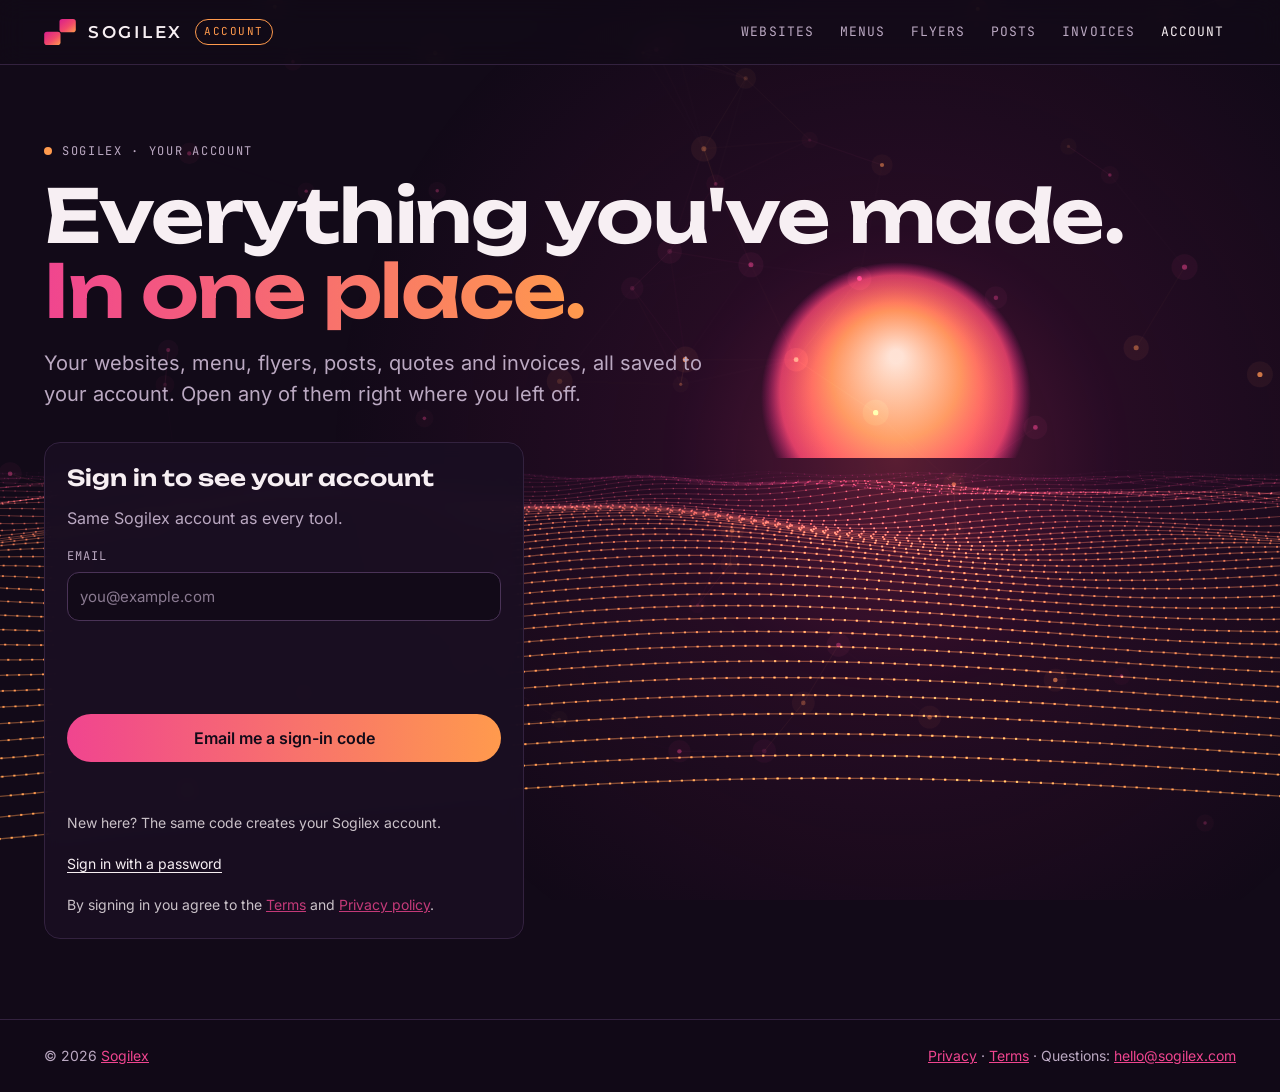
==== account/index.html @ 870540f2 "Your account page (/account/): everything saved to the account in one list with Open buttons, logo a" ====
<!doctype html>
<html lang="en">
<head>
<meta charset="utf-8">
<meta name="viewport" content="width=device-width, initial-scale=1">
<title>Your Sogilex account</title>
<meta name="description" content="Everything you have made with Sogilex in one place, and your account settings.">
<meta name="theme-color" content="#120A18">
<link rel="icon" href="../favicon.svg" type="image/svg+xml">
<link rel="preload" href="../assets/fonts/unbounded-latin-600-normal.woff2" as="font" type="font/woff2" crossorigin>
<link rel="stylesheet" href="../assets/build.css">
<link rel="stylesheet" href="../assets/menus.css">
<link rel="stylesheet" href="../assets/account.css">
</head>
<body>
<a class="skip" href="#main">Skip to content</a>
<svg width="0" height="0" style="position: absolute" aria-hidden="true" focusable="false">
  <defs>
    <linearGradient id="sunset" x1="0" y1="0" x2="1" y2="1"><stop offset="0" stop-color="#D91E8C"/><stop offset="0.55" stop-color="#F2496B"/><stop offset="1" stop-color="#FF9A4D"/></linearGradient>
    <symbol id="mark" viewBox="0 0 124 102"><rect x="0" y="50" width="64" height="52" rx="11" fill="url(#sunset)"/><rect x="60" y="0" width="64" height="52" rx="11" fill="url(#sunset)"/></symbol>
  </defs>
</svg>
<canvas id="scene" aria-hidden="true"></canvas>

<header class="top">
  <div class="wrap row">
    <a class="mark" href="https://sogilex.com/" aria-label="Sogilex home"><svg width="32" height="26" aria-hidden="true"><use href="#mark"/></svg><span class="wordmark">SOGILEX</span><span class="product">Account</span></a>
    <nav aria-label="Main">
      <a href="../">Websites</a>
      <a href="../menus/">Menus</a>
      <a href="../flyers/">Flyers</a>
      <a href="../posts/">Posts</a>
      <a href="../invoices/">Invoices</a>
      <a href="./" aria-current="page">Account</a>
      <button class="navbtn" type="button" id="pwbtn" hidden aria-haspopup="dialog">Password</button>
      <button class="navbtn" type="button" id="signout" hidden>Sign out</button>
    </nav>
  </div>
</header>

<main id="main">
  <section class="hero wrap acct-hero" aria-labelledby="hero-h">
    <p class="eyebrow"><span class="pulse" aria-hidden="true"></span>Sogilex · your account</p>
    <h1 id="hero-h">Everything you've made.<br><span class="lime">In one place.</span></h1>
    <p class="lede" data-horizon>Your websites, menu, flyers, posts, quotes and invoices, all saved to your account. Open any of them right where you left off.</p>
  </section>

  <section class="wrap acct" aria-label="Your account">
    <div id="signin" class="panel acct-signin stack" hidden>
      <h2 class="panel-h">Sign in to see your account</h2>
      <p class="muted">Same Sogilex account as every tool.</p>
      <div id="signin-mount"></div>
    </div>
    <div id="account" hidden>
      <p class="acct-load" id="acct-load" aria-live="polite">Loading what you've made…</p>
      <div id="acct-body"></div>
    </div>
  </section>
</main>

<dialog id="pwdialog" class="pwdialog" aria-labelledby="pw-h">
  <div class="stack">
    <h2 class="panel-h" id="pw-h">Your password</h2>
    <div id="pw-mount"></div>
    <form method="dialog"><button class="btn btn-secondary" type="submit">Close</button></form>
  </div>
</dialog>

<footer class="foot">
  <div class="wrap row">
    <span>© 2026 <a href="https://sogilex.com/">Sogilex</a></span>
    <span><a href="https://sogilex.com/privacy/">Privacy</a> · <a href="https://sogilex.com/terms/">Terms</a> · Questions: <a href="mailto:hello@sogilex.com">hello@sogilex.com</a></span>
  </div>
</footer>


<script src="../assets/vendor/supabase.js"></script>
<script src="../assets/sogilex-auth.js"></script>
<script src="../assets/brand.js" defer></script>
<script src="../assets/account.js" defer></script>
<script src="../assets/scene.js" defer></script>
</body>
</html>
---- assets/build.css ----
/* Sogilex Build. Same look as sogilex.com: night plum, sunset gradient. Fonts self-hosted (SIL OFL). */
@font-face { font-family: "Unbounded"; font-weight: 500; font-display: swap; src: url("fonts/unbounded-latin-500-normal.woff2") format("woff2"); }
@font-face { font-family: "Unbounded"; font-weight: 600; font-display: swap; src: url("fonts/unbounded-latin-600-normal.woff2") format("woff2"); }
@font-face { font-family: "Inter"; font-weight: 400; font-display: swap; src: url("fonts/inter-latin-400-normal.woff2") format("woff2"); }
@font-face { font-family: "Inter"; font-weight: 500; font-display: swap; src: url("fonts/inter-latin-500-normal.woff2") format("woff2"); }
@font-face { font-family: "Inter"; font-weight: 600; font-display: swap; src: url("fonts/inter-latin-600-normal.woff2") format("woff2"); }
@font-face { font-family: "JetBrains Mono"; font-weight: 400; font-display: swap; src: url("fonts/jetbrains-mono-latin-400-normal.woff2") format("woff2"); }
@font-face { font-family: "Montserrat"; font-weight: 600; font-display: swap; src: url("fonts/montserrat-latin-600-normal.woff2") format("woff2"); }

:root {
  --bg: #120A18;
  --panel: rgba(26, 15, 34, .92);
  --line: #33223F;
  --ctl: #4A3357;
  --text: #F7EFF3;
  --mute: #BBA9C2;
  --lime: #FF9A4D;
  --magenta: #F0458F;
  --sunset: linear-gradient(90deg, #F0458F, #FF9A4D);
  --on-lime: #120A18;
  --warn: #f2b84b;
  --display: 'Unbounded', system-ui, sans-serif;
  --body: 'Inter', system-ui, -apple-system, 'Segoe UI', sans-serif;
  --mono: 'JetBrains Mono', ui-monospace, monospace;
  color-scheme: dark;
}
*, *::before, *::after { box-sizing: border-box; }
[hidden] { display: none !important; }
html { scroll-behavior: smooth; }
body {
  margin: 0; color: var(--text); font: 400 16px/1.55 var(--body); overflow-x: hidden;
  background: var(--bg) radial-gradient(ellipse 70% 45% at 70% 60vh, rgba(242, 73, 107, .25), rgba(217, 30, 140, .07) 45%, transparent 70%) no-repeat;
}
:focus-visible { outline: 2px solid var(--lime); outline-offset: 3px; border-radius: 4px; }
a { color: var(--magenta); }
a:hover { color: var(--lime); }
.skip { position: absolute; left: 12px; top: -60px; z-index: 20; background: var(--text); color: var(--bg); padding: 12px 16px; border-radius: 8px; }
.skip:focus { top: 12px; }
.grain { position: fixed; inset: -50%; z-index: 0; pointer-events: none; opacity: .05;
  background-image: url("data:image/svg+xml,%3Csvg xmlns='http://www.w3.org/2000/svg' width='160' height='160'%3E%3Cfilter id='n'%3E%3CfeTurbulence type='fractalNoise' baseFrequency='.85' numOctaves='3' stitchTiles='stitch'/%3E%3C/filter%3E%3Crect width='100%25' height='100%25' filter='url(%23n)'/%3E%3C/svg%3E"); }
.scene-on body { background: var(--bg); }
#scene { position: fixed; inset: 0; width: 100%; height: 100%; z-index: 0; pointer-events: none; }
header, main, footer { position: relative; z-index: 1; }
.wrap { max-width: 1240px; margin: 0 auto; padding: 0 24px; }
.row { display: flex; flex-wrap: wrap; gap: 12px 24px; align-items: center; justify-content: space-between; }
.stack { display: flex; flex-direction: column; gap: 16px; }
.muted { color: var(--mute); margin: 0; }

/* header */
.top { position: sticky; top: 0; z-index: 10; backdrop-filter: blur(12px); -webkit-backdrop-filter: blur(12px); background: rgba(18, 10, 24, .7); border-bottom: 1px solid var(--line); }
.top .row { min-height: 64px; }
.mark { color: var(--text); text-decoration: none; min-height: 44px; display: inline-flex; align-items: center; gap: 12px; }
.mark:hover { color: var(--text); }
.mark .wordmark { font-family: 'Montserrat', var(--body); font-weight: 600; font-size: 17px; letter-spacing: .16em; }
.mark .product { font-family: var(--mono); font-size: 11px; letter-spacing: .14em; text-transform: uppercase; color: var(--lime); border: 1px solid var(--lime); padding: 3px 8px; border-radius: 999px; }
nav { display: flex; gap: 2px; align-items: center; }
nav a, .navbtn { font-family: var(--mono); font-size: 13px; letter-spacing: .08em; text-transform: uppercase; color: var(--mute); text-decoration: none; min-height: 44px; padding: 0 12px; display: inline-flex; align-items: center; border-radius: 8px; background: none; border: 0; cursor: pointer; }
nav a:hover, .navbtn:hover { color: var(--text); background: rgba(255, 255, 255, .05); }

/* hero */
.eyebrow { font-family: var(--mono); font-size: 12px; letter-spacing: .14em; text-transform: uppercase; color: var(--mute); margin: 0; display: inline-flex; align-items: center; gap: 10px; }
.pulse { width: 8px; height: 8px; border-radius: 50%; background: var(--lime); animation: pulse 2.4s ease-out infinite; }
@keyframes pulse { 0% { box-shadow: 0 0 0 0 rgba(240, 69, 143, .55); } 70% { box-shadow: 0 0 0 12px rgba(240, 69, 143, 0); } 100% { box-shadow: 0 0 0 0 rgba(240, 69, 143, 0); } }
.hero { padding: 72px 24px 48px; }
.hero h1 { font-family: var(--display); font-weight: 600; font-size: clamp(2.6rem, 6vw, 4.6rem); line-height: 1.02; letter-spacing: -.02em; margin: 16px 0 20px; }
.lime { background: var(--sunset); -webkit-background-clip: text; background-clip: text; color: transparent; }
.lede { font-size: clamp(17px, 1.8vw, 20px); color: var(--mute); max-width: 52ch; margin: 0; }

/* studio */
.studio { display: grid; grid-template-columns: minmax(0, 420px) minmax(0, 1fr); gap: 18px; align-items: start; padding-bottom: 24px; }
.panel { background: var(--panel); border: 1px solid var(--line); border-radius: 16px; backdrop-filter: blur(8px); -webkit-backdrop-filter: blur(8px); }
.brief { padding: 22px; position: sticky; top: 84px; }
.panel-h { font-family: var(--display); font-weight: 600; font-size: 22px; line-height: 1.15; margin: 0; }
.panel-row { display: flex; justify-content: space-between; align-items: baseline; gap: 12px; flex-wrap: wrap; }
.quota { font-family: var(--mono); font-size: 12px; letter-spacing: .06em; text-transform: uppercase; color: var(--lime); }
.quota.out { color: var(--warn); }
.field { display: flex; flex-direction: column; gap: 6px; border: 0; margin: 0; padding: 0; min-width: 0; }
.field label, .field legend { font-family: var(--mono); font-size: 12px; letter-spacing: .08em; text-transform: uppercase; color: var(--mute); padding: 0; }
.opt { text-transform: none; letter-spacing: 0; }
.hint { font-family: var(--mono); font-size: 11px; color: var(--mute); align-self: flex-end; }
.input { width: 100%; min-height: 44px; padding: 12px; border-radius: 12px; background: #120A18; color: var(--text); border: 1px solid var(--ctl); font: inherit; font-size: 15px; }
textarea.input { resize: vertical; line-height: 1.5; min-height: 140px; }
.input::placeholder { color: #8A7A91; }
.input:focus { outline: none; border-color: var(--magenta); box-shadow: 0 0 0 4px rgba(240, 69, 143, .2); }
.chips { display: flex; flex-wrap: wrap; gap: 8px; }
.chips label { position: relative; cursor: pointer; }
.chips input { position: absolute; opacity: 0; width: 1px; height: 1px; }
.chips span { display: inline-flex; align-items: center; min-height: 44px; padding: 0 14px; border-radius: 99px; border: 1px solid var(--ctl); color: var(--mute); font-family: var(--mono); font-size: 12px; letter-spacing: .06em; text-transform: uppercase; transition: all .15s; }
.chips input:checked + span { background: var(--sunset); border-color: transparent; color: var(--on-lime); }
.chips input:focus-visible + span { outline: 3px solid var(--lime); outline-offset: 2px; }
.accent-row { display: flex; flex-wrap: wrap; gap: 10px; align-items: center; }
#accent { width: 44px; height: 44px; border: 1px solid var(--ctl); border-radius: 10px; background: #120A18; padding: 4px; cursor: pointer; }
.swatches { display: flex; gap: 6px; }
.swatches button { width: 32px; height: 32px; border-radius: 50%; border: 2px solid #120A18; background: var(--c); box-shadow: 0 0 0 1px var(--ctl); cursor: pointer; position: relative; }
.swatches button::after { content: ""; position: absolute; inset: -6px; } /* 44px tap target */
.check-inline { display: inline-flex; align-items: center; gap: 8px; min-height: 44px; font-size: 14px; color: var(--mute); text-transform: none !important; letter-spacing: 0 !important; font-family: var(--body) !important; cursor: pointer; }
.check-inline input { width: 18px; height: 18px; accent-color: var(--lime); }

.btn { background: var(--sunset); color: var(--on-lime); font: 600 16px var(--body); border: 0; text-decoration: none; min-height: 48px; padding: 0 22px; border-radius: 999px; display: inline-flex; align-items: center; justify-content: center; gap: 8px; cursor: pointer; transition: transform .2s, box-shadow .2s, opacity .2s; }
.btn:hover:not(:disabled) { transform: translateY(-2px); box-shadow: 0 10px 30px rgba(240, 69, 143, .25); }
.btn:disabled { opacity: .45; cursor: not-allowed; }
.btn.big { min-height: 56px; font-size: 17px; }
.btn.working { background: repeating-linear-gradient(-45deg, #F0458F 0 14px, #FF9A4D 14px 28px); background-size: 40px 40px; animation: stripes 1s linear infinite; opacity: 1; }
@keyframes stripes { to { background-position: 40px 0; } }
.ghost { color: var(--text); background: rgba(255, 255, 255, .03); border: 1px solid var(--ctl); font: 500 15px var(--body); min-height: 48px; padding: 0 18px; border-radius: 999px; cursor: pointer; }
.ghost:hover:not(:disabled) { border-color: var(--mute); }
.ghost:disabled { opacity: .45; cursor: not-allowed; }
.status { margin: 0; font-size: 15px; min-height: 1.5em; color: var(--mute); }
.status.ok { color: var(--lime); }
.status.err { color: var(--warn); }

/* preview */
.preview { overflow: hidden; display: flex; flex-direction: column; }
.chrome { display: flex; align-items: center; gap: 12px; padding: 12px 16px; border-bottom: 1px solid var(--line); background: rgba(18, 10, 24, .7); }
.lights { display: flex; gap: 6px; }
.lights i { width: 10px; height: 10px; border-radius: 50%; background: #3a3e46; }
.lights i { background: #4A3357; }
.addr { flex: 1; min-width: 0; font-family: var(--mono); font-size: 12px; color: var(--mute); background: #120A18; border: 1px solid var(--line); border-radius: 8px; padding: 6px 10px; overflow: hidden; text-overflow: ellipsis; white-space: nowrap; }
.size { font-family: var(--mono); font-size: 12px; color: var(--lime); min-width: 6ch; text-align: right; }
.frame-wrap { position: relative; height: min(72vh, 760px); min-height: 420px; background: #fff; }
#frame { width: 100%; height: 100%; border: 0; display: block; background: #fff; }
.empty { position: absolute; inset: 0; display: grid; place-items: center; background: #120A18; color: var(--mute); text-align: center; padding: 24px; }
.empty p { position: relative; margin: 0; font-family: var(--mono); font-size: 13px; letter-spacing: .06em; text-transform: uppercase; }
.empty-grid { position: absolute; inset: 0; background:
  linear-gradient(rgba(240, 69, 143, .06) 1px, transparent 1px) 0 0 / 100% 36px,
  linear-gradient(90deg, rgba(240, 69, 143, .06) 1px, transparent 1px) 0 0 / 36px 100%; }
.preview.building .empty-grid { animation: scan 2.2s linear infinite; }
@keyframes scan { to { background-position: 0 36px, 36px 0; } }
.actions { display: flex; flex-wrap: wrap; gap: 10px; padding: 14px 16px; border-top: 1px solid var(--line); }

/* info sections */
.block { padding: 72px 24px 8px; }
.block h2 { font-family: var(--display); font-weight: 600; font-size: clamp(2rem, 4vw, 3.2rem); line-height: 1.08; margin: 0 0 28px; }
.steps { list-style: none; margin: 0; padding: 0; display: grid; grid-template-columns: repeat(3, minmax(0, 1fr)); gap: 16px; }
.steps li { background: var(--panel); border: 1px solid var(--line); border-radius: 16px; padding: 22px; }
.steps .n { font-family: var(--mono); font-size: 13px; color: var(--lime); }
.steps h3 { font-size: 19px; font-weight: 600; margin: 10px 0 6px; }
.steps p { margin: 0; color: var(--mute); }
.notes { margin: 0; padding: 0; list-style: none; display: grid; gap: 10px; max-width: 78ch; }
.notes li { padding: 14px 18px; border: 1px solid var(--line); border-radius: 12px; background: var(--panel); color: var(--mute); }
.notes b { color: var(--text); font-weight: 600; }
.notes code { font-family: var(--mono); font-size: 13px; color: var(--lime); }
.foot { border-top: 1px solid var(--line); margin-top: 80px; background: rgba(18, 10, 24, .92); }
.foot .row { min-height: 72px; font-size: 14px; color: var(--mute); }

@media (max-width: 900px) {
  .studio { grid-template-columns: minmax(0, 1fr); }
  .brief { position: static; }
  .steps { grid-template-columns: minmax(0, 1fr); }
  .frame-wrap { height: 70vh; }
}
@media (prefers-reduced-motion: reduce) {
  *, *::before, *::after { animation: none !important; transition: none !important; scroll-behavior: auto !important; }
}

/* password dialog */
.pwdialog { max-width: min(440px, calc(100vw - 32px)); width: 100%; padding: 24px; border-radius: 16px; background: var(--panel); color: var(--text); border: 1px solid var(--ctl); }
.pwdialog::backdrop { background: rgba(0, 0, 0, .6); }
.pwdialog form[method="dialog"] { margin: 0; }
.btn-secondary { background: transparent; color: var(--text); border: 1px solid var(--ctl); }
.btn-secondary:hover:not(:disabled) { box-shadow: none; border-color: var(--text); }

/* publishing */
.publish { border-top: 1px solid var(--line); padding: 16px; display: flex; flex-direction: column; gap: 10px; }
.pub-form { display: flex; flex-direction: column; gap: 6px; margin: 0; }
.pub-form label { font-family: var(--mono); font-size: 12px; letter-spacing: .08em; text-transform: uppercase; color: var(--mute); }
.pub-row { display: flex; flex-wrap: wrap; align-items: center; gap: 8px; }
.pub-row .input { flex: 1 1 180px; width: auto; }
.mail-form { margin-top: 10px; padding-top: 12px; border-top: 1px solid var(--line); }
.mail-form .hint-line.ok { color: var(--lime); }
.mail-form .hint-line.err { color: var(--warn); }
.pub-suffix { font-family: var(--mono); font-size: 14px; color: var(--mute); }
.hint-line { margin: 0; font-size: 13px; color: var(--mute); }
.linkish { background: none; border: 0; padding: 0; font: inherit; color: var(--magenta); text-decoration: underline; text-underline-offset: 3px; cursor: pointer; min-height: 32px; }
.linkish:hover { color: var(--lime); }
.msgdialog { max-width: min(640px, calc(100vw - 32px)); }
.msg-list { display: flex; flex-direction: column; gap: 10px; max-height: 60vh; overflow: auto; }
.msg { border: 1px solid var(--line); border-radius: 12px; padding: 12px 14px; background: rgba(18, 10, 24, .6); }
.msg time { display: block; font-family: var(--mono); font-size: 12px; color: var(--mute); margin-bottom: 6px; }
.msg dl { margin: 0; display: grid; grid-template-columns: auto 1fr; gap: 4px 12px; }
.msg dt { color: var(--mute); font-size: 14px; }
.msg dd { margin: 0; white-space: pre-wrap; overflow-wrap: anywhere; }

/* logo (brand kit) */
.logo-drop { display: flex; flex-direction: column; align-items: center; justify-content: center; gap: 4px; min-height: 104px; padding: 16px; border: 2px dashed var(--ctl); border-radius: 14px; background: rgba(18, 10, 24, .5); color: var(--mute); text-align: center; cursor: pointer; transition: border-color .15s, background .15s; }
.logo-drop strong { color: var(--text); font-weight: 600; font-size: 16px; }
.logo-drop span { font-size: 13px; }
.logo-drop:hover, .logo-drop.over { border-color: var(--lime); background: rgba(255, 154, 77, .08); }
.logo-drop:focus-visible { outline: 2px solid var(--lime); outline-offset: 3px; }
.logo-have { display: flex; gap: 14px; align-items: center; }
.logo-thumb { flex: 0 0 auto; width: 120px; height: 72px; border-radius: 10px; border: 1px solid var(--line); display: grid; place-items: center; padding: 8px; background: repeating-conic-gradient(#2a1f30 0 25%, #20172a 0 50%) 0 0 / 16px 16px; }
.logo-thumb img { max-width: 100%; max-height: 100%; object-fit: contain; }
.logo-meta { display: flex; flex-direction: column; gap: 4px; min-width: 0; }
.logo-name { font-size: 14px; overflow: hidden; text-overflow: ellipsis; white-space: nowrap; }
.logo-colors { display: inline-flex; align-items: center; gap: 6px; font-size: 13px; color: var(--mute); }
.logo-colors i { width: 16px; height: 16px; border-radius: 50%; border: 1px solid rgba(255, 255, 255, .25); display: inline-block; }
.logo-actions { display: inline-flex; gap: 14px; }
.logo-status:empty { display: none; }
.linkish { background: none; border: 0; padding: 0; font: inherit; color: var(--magenta); text-decoration: underline; text-underline-offset: 3px; cursor: pointer; min-height: 32px; }
.linkish:hover { color: var(--lime); }

.fake-label { font-family: var(--mono); font-size: 12px; letter-spacing: .08em; text-transform: uppercase; color: var(--mute); }
.swatches .logo-swatch { box-shadow: 0 0 0 1px var(--lime); }

/* Your sites: reopen any finished build */
.versions { display: flex; align-items: center; gap: 10px; padding: 10px 16px; border-bottom: 1px solid var(--line); background: rgba(18, 10, 24, .7); }
.versions label { font-family: var(--mono); font-size: 12px; letter-spacing: .06em; text-transform: uppercase; color: var(--mute); white-space: nowrap; }
.versions select { flex: 1; min-width: 0; min-height: 38px; border-radius: 8px; background: #120A18; color: var(--text); border: 1px solid var(--ctl); font: 14px var(--body); padding: 0 8px; text-overflow: ellipsis; }
.versions select:disabled { opacity: .6; }

/* Phones: four header links (signed in) must fit without sideways scrolling */
@media (max-width: 520px) {
  nav { flex-wrap: wrap; }
  nav a, .navbtn { padding: 0 8px; font-size: 12px; letter-spacing: .04em; }
}

/* Change your site: chat edits */
.sr-only { position: absolute; width: 1px; height: 1px; padding: 0; margin: -1px; overflow: hidden; clip: rect(0 0 0 0); white-space: nowrap; border: 0; }
.editchat { padding: 14px 16px; border-bottom: 1px solid var(--line); background: rgba(18, 10, 24, .55); display: flex; flex-direction: column; gap: 10px; }
.edit-intro { margin: 0; font-size: 14px; }
.quick { display: flex; flex-direction: column; gap: 6px; }
.quick-h { font-family: var(--mono); font-size: 11px; letter-spacing: .1em; text-transform: uppercase; color: var(--mute); }
.quick-btns { display: flex; flex-wrap: wrap; gap: 6px; }
.quick-btns button { min-height: 36px; padding: 0 12px; border-radius: 999px; border: 1px solid var(--ctl); background: transparent; color: var(--text); font: 14px var(--body); cursor: pointer; }
.quick-btns button:hover:not(:disabled) { border-color: var(--lime); color: var(--lime); }
.quick-btns button:disabled { opacity: .5; cursor: not-allowed; }
.chatlog { display: flex; flex-direction: column; gap: 8px; max-height: 220px; overflow-y: auto; }
.chatlog:empty { display: none; }
.bubble { max-width: 88%; padding: 10px 12px; border-radius: 12px; font-size: 14px; line-height: 1.45; white-space: pre-wrap; overflow-wrap: anywhere; }
.bubble.owner { align-self: flex-end; background: rgba(242, 73, 107, .16); border: 1px solid rgba(242, 73, 107, .35); }
.bubble.sogilex { align-self: flex-start; background: #1A1120; border: 1px solid var(--line); }
.bubble.err { border-color: var(--warn); color: var(--text); }
.bubble.working { color: var(--mute); font-style: italic; }
.edit-form { display: flex; flex-direction: column; gap: 8px; }
.edit-form textarea { min-height: 64px; resize: vertical; }
.edit-row { display: flex; flex-wrap: wrap; gap: 8px; justify-content: flex-end; align-items: center; }
.edit-row #undo { margin-right: auto; }

/* Your photos */
.photo-drop { display: flex; flex-direction: column; gap: 4px; align-items: center; justify-content: center; width: 100%; min-height: 84px; padding: 14px; border: 2px dashed var(--ctl); border-radius: 14px; background: rgba(18, 10, 24, .45); color: var(--text); font: 14px var(--body); cursor: pointer; text-align: center; }
.photo-drop strong { font-size: 16px; font-weight: 600; }
.photo-drop span { color: var(--mute); font-size: 13px; }
.photo-drop:hover, .photo-drop.over { border-color: var(--lime); }
.photo-drop:disabled { opacity: .6; cursor: progress; }
.photo-count { display: block; margin-top: 8px; font-family: var(--mono); font-size: 12px; letter-spacing: .06em; color: var(--mute); }
.photo-count:empty { display: none; }
.photo-grid { display: grid; grid-template-columns: repeat(auto-fill, minmax(116px, 1fr)); gap: 10px; margin-top: 8px; }
.photo-grid:empty { display: none; }
.photo { position: relative; margin: 0; display: flex; flex-direction: column; gap: 6px; }
.photo img { width: 100%; aspect-ratio: 4 / 3; object-fit: cover; border-radius: 10px; background: #1A1120; display: block; }
.photo-x { position: absolute; top: 6px; right: 6px; width: 32px; height: 32px; border-radius: 50%; border: 1px solid rgba(255, 255, 255, .35); background: rgba(18, 10, 24, .8); color: #fff; font-size: 13px; cursor: pointer; }
.photo-x:hover { border-color: var(--warn); color: var(--warn); }
.photo-name.input { min-height: 36px; padding: 6px 8px; font-size: 13px; }
.photo-status { margin: 6px 0 0; font-size: 13px; color: var(--mute); }
.photo-status:empty { display: none; }
.photo-status.err { color: var(--warn); }
.photo-hint { margin: 6px 0 0; font-size: 12.5px; color: var(--mute); line-height: 1.45; }
#use-photos-row { margin-top: 8px; }
.photo-drop:focus-visible { outline: 2px solid var(--lime); outline-offset: 3px; }

/* Phones: once a site is open, show it (with "Change your site") before the brief for a new build */
@media (max-width: 900px) {
  body.has-site .studio > .preview { order: -1; }
}
.chat-action { margin-top: 8px; min-height: 38px; font-size: 14px; padding: 0 16px; }
.photo-add { min-height: 34px; border-radius: 999px; border: 1px solid var(--lime); background: transparent; color: var(--lime); font: 600 13px var(--body); cursor: pointer; padding: 0 10px; }
.photo-add:hover { background: rgba(255, 154, 77, .12); }
.photo-on { font-size: 12px; color: var(--mute); text-align: center; }
.photo-addall { width: 100%; min-height: 42px; margin-top: 8px; font-size: 15px; }
---- assets/menus.css ----
/* Sogilex Menus: the editor (Sogilex look) and the printed menu page (its own, paper-like look). */
@font-face { font-family: 'EB Garamond'; font-weight: 400; font-display: swap; src: url('fonts/eb-garamond-latin-400-normal.woff2') format('woff2'); }
@font-face { font-family: 'EB Garamond'; font-weight: 400; font-style: italic; font-display: swap; src: url('fonts/eb-garamond-latin-400-italic.woff2') format('woff2'); }
@font-face { font-family: 'EB Garamond'; font-weight: 600; font-display: swap; src: url('fonts/eb-garamond-latin-600-normal.woff2') format('woff2'); }

@font-face { font-family: 'Playfair Display'; font-weight: 600; font-display: swap; src: url('fonts/playfair-display-latin-600-normal.woff2') format('woff2'); }
@font-face { font-family: 'Playfair Display'; font-weight: 400; font-style: italic; font-display: swap; src: url('fonts/playfair-display-latin-400-italic.woff2') format('woff2'); }
@font-face { font-family: 'Bebas Neue'; font-weight: 400; font-display: swap; src: url('fonts/bebas-neue-latin-400-normal.woff2') format('woff2'); }
@font-face { font-family: 'Fraunces'; font-weight: 400; font-display: swap; src: url('fonts/fraunces-latin-400-normal.woff2') format('woff2'); }
@font-face { font-family: 'Fraunces'; font-weight: 400; font-style: italic; font-display: swap; src: url('fonts/fraunces-latin-400-italic.woff2') format('woff2'); }
@font-face { font-family: 'Fraunces'; font-weight: 600; font-display: swap; src: url('fonts/fraunces-latin-600-normal.woff2') format('woff2'); }

nav a[aria-current="page"] { color: var(--text); }
.menu-studio { grid-template-columns: minmax(0, 480px) minmax(0, 1fr); }
.menu-studio .brief { position: static; }

/* ---------- editor ---------- */
.mfields { display: flex; flex-direction: column; gap: 18px; }
.mgroup { border: 1px solid var(--line); border-radius: 14px; padding: 14px; display: flex; flex-direction: column; gap: 12px; background: rgba(18, 10, 24, .45); }
.mgroup > h3 { margin: 0; font-family: var(--mono); font-size: 12px; letter-spacing: .1em; text-transform: uppercase; color: var(--mute); font-weight: 400; }
.mrow { display: flex; flex-wrap: wrap; gap: 8px; align-items: center; }
.mrow > .input { flex: 1 1 160px; width: auto; }
.mini { font-size: 13px; color: var(--mute); display: inline-flex; align-items: center; gap: 6px; min-height: 36px; }
.mini input[type="checkbox"] { width: 16px; height: 16px; accent-color: var(--lime); }
.msec { border: 1px solid var(--ctl); border-radius: 14px; padding: 12px; display: flex; flex-direction: column; gap: 10px; }
.msec-head .input { font-weight: 600; }
.mitems { display: flex; flex-direction: column; gap: 10px; }
.mitem { border-left: 2px solid var(--line); padding: 4px 0 4px 10px; display: flex; flex-direction: column; gap: 6px; }
.mprice { display: flex; gap: 6px; align-items: center; }
.mprice .input { min-height: 38px; padding: 8px 10px; font-size: 14px; }
.mprice .plabel { width: 92px; flex: 0 0 auto; }
.mprice .pamount { width: 110px; flex: 0 0 auto; }
.tags { display: flex; flex-wrap: wrap; gap: 4px 12px; }
.iconbtn { min-width: 36px; min-height: 36px; border-radius: 10px; border: 1px solid var(--ctl); background: transparent; color: var(--mute); font: 14px var(--body); cursor: pointer; padding: 0 8px; }
.iconbtn:hover { color: var(--text); border-color: var(--mute); }
.iconbtn.danger:hover { color: var(--warn); border-color: var(--warn); }
.addbtn { align-self: flex-start; min-height: 40px; border-radius: 999px; border: 1px dashed var(--ctl); background: transparent; color: var(--text); font: 500 14px var(--body); padding: 0 16px; cursor: pointer; }
.addbtn:hover { border-color: var(--lime); color: var(--lime); }
.mhint { margin: 0; font-size: 13px; color: var(--mute); }

/* look choices */
.choice-label { font-size: 13px; color: var(--mute); margin-top: 2px; }
.choices { display: flex; flex-wrap: wrap; gap: 6px; }
.choice { min-height: 40px; padding: 0 12px; border-radius: 10px; border: 1px solid var(--ctl); background: transparent; color: var(--text); font: 14px var(--body); cursor: pointer; }
.choice:hover { border-color: var(--mute); }
.choice[aria-pressed="true"] { border-color: var(--lime); box-shadow: 0 0 0 2px rgba(255, 154, 77, .35); }
.font-choice { font-size: 17px; }
.pal-choice { padding: 0 8px; }
.pal { display: inline-flex; border-radius: 50%; overflow: hidden; width: 24px; height: 24px; border: 1px solid rgba(255, 255, 255, .3); vertical-align: middle; }
.pal i { width: 50%; height: 100%; display: block; }

/* ---------- preview ---------- */
.menu-preview .chrome { flex-wrap: wrap; }
.paper-pick { display: inline-flex; align-items: center; gap: 8px; font-family: var(--mono); font-size: 12px; letter-spacing: .06em; text-transform: uppercase; color: var(--mute); }
.paper-pick select { min-height: 36px; border-radius: 8px; background: #120A18; color: var(--text); border: 1px solid var(--ctl); font: 14px var(--body); padding: 0 8px; }
.fit { flex: 1; min-width: 0; font-size: 13px; color: var(--mute); }
.fit.warn { color: var(--warn); }
.menu-preview .btn { min-height: 40px; font-size: 15px; }
.sheet-wrap { position: relative; padding: 18px; background: #2A1F30; overflow: hidden; }
.sheets { display: flex; gap: 24px; width: max-content; transform-origin: top left; }
.sheets.stacked { flex-direction: column; }
.sheets .menu-page { box-shadow: 0 20px 60px rgba(0, 0, 0, .45); flex: none; }
.linkbtn { background: none; border: 0; padding: 0; color: var(--lime); font: inherit; text-decoration: underline; cursor: pointer; min-height: 0; }
.mselect { min-height: 36px; border-radius: 8px; background: #120A18; color: var(--text); border: 1px solid var(--ctl); font: 14px var(--body); padding: 0 8px; }
.mextras { display: flex; flex-direction: column; gap: 6px; padding: 8px; border: 1px dashed var(--ctl); border-radius: 10px; }
.mextras .elead { width: 120px; flex: 0 0 auto; min-height: 38px; padding: 8px 10px; font-size: 14px; }
.mextras .ename { flex: 1 1 auto; min-width: 0; }
.msec-extras { display: flex; flex-direction: column; gap: 6px; }
.mextras > .iconbtn { align-self: flex-start; }

/* ---------- the printed menu ---------- */
/* Look = font pairing (font-*) + palette (--m-* colours, set by menus.js) + layout (layout-*) + border (border-*). */
.menu-page {
  --s: 1;
  --m-bg: #FBF8F2; --m-ink: #221C18; --m-muted: #6B5D52; --m-accent: #8E3B24;
  --m-rule: color-mix(in srgb, var(--m-muted) 45%, var(--m-bg));
  --m-body: 'EB Garamond', Georgia, serif; --m-bs: 1;
  --m-head: 'EB Garamond', Georgia, serif; --m-head-tf: uppercase; --m-head-ls: .14em; --m-head-w: 600; --m-head-style: normal; --m-hs: 1;
  --m-sec: 'EB Garamond', Georgia, serif; --m-sec-tf: uppercase; --m-sec-ls: .24em; --m-sec-w: 600; --m-sec-style: normal; --m-ss: 1;
  position: relative;
  width: 8.5in; height: 11in; box-sizing: border-box; padding: .6in .65in;
  background: var(--m-bg); color: var(--m-ink); font-family: var(--m-body);
  font-size: calc(12.5pt * var(--s) * var(--m-bs)); line-height: 1.32; overflow: hidden;
  display: flex; flex-direction: column;
  -webkit-print-color-adjust: exact; print-color-adjust: exact;
}
.menu-page.a4 { width: 210mm; height: 297mm; }
.menu-page.font-elegant { --m-head: 'Playfair Display', Georgia, serif; --m-head-tf: none; --m-head-ls: .01em; --m-hs: 1.15;
  --m-sec: 'Playfair Display', Georgia, serif; --m-sec-tf: none; --m-sec-ls: .02em; --m-sec-w: 400; --m-sec-style: italic; --m-ss: 1.55; }
.menu-page.font-modern { --m-body: Inter, system-ui, sans-serif; --m-bs: .86; --m-head: Inter, system-ui, sans-serif; --m-head-ls: .12em; --m-hs: .95;
  --m-sec: Inter, system-ui, sans-serif; --m-sec-ls: .18em; }
.menu-page.font-bold { --m-body: Inter, system-ui, sans-serif; --m-bs: .86; --m-head: 'Bebas Neue', Impact, sans-serif; --m-head-ls: .04em; --m-head-w: 400; --m-hs: 1.6;
  --m-sec: 'Bebas Neue', Impact, sans-serif; --m-sec-ls: .08em; --m-sec-w: 400; --m-ss: 1.7; }
.menu-page.font-warm { --m-body: Fraunces, Georgia, serif; --m-bs: .94; --m-head: Fraunces, Georgia, serif; --m-head-tf: none; --m-head-ls: 0; --m-hs: 1.1;
  --m-sec: Fraunces, Georgia, serif; --m-sec-tf: none; --m-sec-ls: .01em; --m-ss: 1.45; }

.m-head { text-align: center; margin-bottom: calc(18pt * var(--s)); }
.m-logo { display: block; margin: 0 auto calc(10pt * var(--s)); max-height: calc(64pt * var(--s)); max-width: 60%; object-fit: contain; }
.m-name { margin: 0; font-family: var(--m-head); font-size: calc(28pt * var(--s) * var(--m-hs)); text-transform: var(--m-head-tf); letter-spacing: var(--m-head-ls); font-weight: var(--m-head-w); font-style: var(--m-head-style); line-height: 1.1; overflow-wrap: anywhere; }
.m-tagline { margin: calc(5pt * var(--s)) 0 0; font-style: italic; color: var(--m-muted); }
.m-rule { width: 48pt; height: 1px; background: var(--m-rule); margin: calc(12pt * var(--s)) auto 0; }
.m-body { flex: 1; min-height: 0; overflow: hidden; }
.m-body.two { column-count: 2; column-gap: calc(28pt * var(--s)); }
.m-sec { margin-bottom: calc(16pt * var(--s)); }
.m-sec h2 { margin: 0 0 calc(8pt * var(--s)); font-family: var(--m-sec); font-size: calc(10.5pt * var(--s) * var(--m-ss)); text-transform: var(--m-sec-tf); letter-spacing: var(--m-sec-ls); font-weight: var(--m-sec-w); font-style: var(--m-sec-style); color: var(--m-accent); break-after: avoid; line-height: 1.15; }
.m-note { margin: calc(-3pt * var(--s)) 0 calc(8pt * var(--s)); font-style: italic; color: var(--m-muted); font-size: .9em; }
.m-item { break-inside: avoid; display: flex; flex-wrap: wrap; align-items: baseline; margin-bottom: calc(8pt * var(--s)); }
.m-iname { font-weight: 600; overflow-wrap: anywhere; min-width: 0; }
.m-itags { margin-left: 6pt; font-size: .68em; font-weight: 400; letter-spacing: .08em; color: var(--m-muted); white-space: nowrap; }
.m-dots { flex: 1 1 12pt; min-width: 12pt; }
.m-price { text-align: right; white-space: nowrap; font-variant-numeric: lining-nums tabular-nums; }
.m-price small { font-size: .8em; color: var(--m-muted); }
.m-desc { flex-basis: 100%; font-style: italic; color: var(--m-muted); font-size: .9em; overflow-wrap: anywhere; }
.m-foot { text-align: center; font-size: .82em; color: var(--m-muted); border-top: 1px solid var(--m-rule); padding-top: calc(10pt * var(--s)); margin-top: calc(8pt * var(--s)); }
.m-foot p { margin: 0; }
.m-foot p + p { margin-top: 2pt; }
.m-extras { flex-basis: 100%; margin: calc(2pt * var(--s)) 0 0; font-size: .86em; color: var(--m-muted); overflow-wrap: anywhere; }
.m-extras em { color: var(--m-ink); }
.m-sec > .m-extras { margin: calc(-2pt * var(--s)) 0 0; break-inside: avoid; }
.m-item.noprice .m-dots { visibility: hidden; }
/* specials box: stands out without decoration; works in black and white */
.m-specials { border: 1.5px solid var(--m-accent); padding: calc(10pt * var(--s)) calc(12pt * var(--s)) calc(4pt * var(--s)); break-inside: avoid; }
.m-specials h2 { text-align: center; }
.m-specials > .m-extras { margin-bottom: calc(8pt * var(--s)); }
/* set price (prix fixe / tasting): one price on the section heading, dishes without prices */
.m-set { break-inside: avoid; }
.m-sethead { display: flex; align-items: baseline; margin: 0 0 calc(8pt * var(--s)); color: var(--m-accent); break-after: avoid; }
.m-sethead h2 { margin: 0; }
.m-sethead .m-price { font-family: var(--m-sec); font-size: calc(10.5pt * var(--s) * var(--m-ss)); font-weight: var(--m-sec-w); }
.m-set .m-item .m-dots { display: none; }
.m-set > .m-extras { margin-bottom: calc(4pt * var(--s)); }
/* page 2: the name small at the top */
.m-head-small { margin-bottom: calc(14pt * var(--s)); }
.m-name-small { margin: 0; font-family: var(--m-head); text-transform: var(--m-head-tf); letter-spacing: var(--m-head-ls); font-weight: var(--m-head-w); font-size: calc(11pt * var(--s) * var(--m-hs)); color: var(--m-muted); }
.m-empty { color: var(--m-muted); font-style: italic; text-align: center; margin-top: 30%; }

/* layouts */
.layout-left .m-head { text-align: left; }
.layout-left .m-logo { margin-left: 0; }
.layout-left .m-rule { margin-left: 0; width: 100%; }
.layout-left .m-sec h2 { padding-bottom: calc(4pt * var(--s)); border-bottom: 1px solid var(--m-rule); }
.layout-left .m-sethead { padding-bottom: calc(4pt * var(--s)); border-bottom: 1px solid var(--m-rule); }
.layout-left .m-sethead h2 { padding: 0; border: 0; }
.layout-left .m-foot { text-align: left; }
.layout-leaders .m-dots { margin: 0 5pt; border-bottom: 1.5px dotted var(--m-rule); transform: translateY(-.28em); }

/* layout: colour bands (section headings on solid bands of the accent colour; ornament under the name) */
.menu-page { --m-on: #FFFFFF; }
.menu-page.layout-banner { --m-sec-style: normal; --m-sec-tf: uppercase; --m-sec-ls: .14em; --m-ss: 1.15; }
.menu-page.layout-banner.font-bold { --m-sec-ls: .1em; --m-ss: 1.6; }
.layout-banner .m-name { color: var(--m-accent); }
.layout-banner .m-rule { width: 150pt; height: 0; background: none; border-top: 1px solid var(--m-accent); position: relative; margin-top: calc(14pt * var(--s)); }
.layout-banner .m-rule::after { content: ""; position: absolute; left: 50%; top: -4.5pt; width: 8pt; height: 8pt; background: var(--m-accent); transform: translateX(-50%) rotate(45deg); outline: 3pt solid var(--m-bg); }
.layout-banner .m-sec h2 { background: var(--m-accent); color: var(--m-on); text-align: center; padding: calc(4pt * var(--s)) 10pt calc(3.5pt * var(--s)); margin-bottom: calc(9pt * var(--s)); }
.layout-banner .m-sethead { background: var(--m-accent); color: var(--m-on); padding: calc(4pt * var(--s)) 10pt calc(3.5pt * var(--s)); }
.layout-banner .m-sethead h2 { background: none; padding: 0; margin: 0; text-align: left; }
.layout-banner .m-specials h2 { margin: calc(-10pt * var(--s)) calc(-12pt * var(--s)) calc(9pt * var(--s)); }
.layout-banner .m-note { text-align: center; }
.layout-banner .m-foot { border-top: 2px solid var(--m-accent); }

/* a featured section: a tinted panel with a bigger heading, so the page has a focal point */
.m-feature { break-inside: avoid; background: color-mix(in srgb, var(--m-accent) 9%, var(--m-bg)); border-top: 3pt solid var(--m-accent); padding: calc(10pt * var(--s)) calc(12pt * var(--s)) calc(3pt * var(--s)); }
.m-feature h2 { font-size: calc(10.5pt * var(--s) * var(--m-ss) * 1.35); }
.layout-banner .m-feature { border-top: 0; padding-top: 0; }
.layout-banner .m-feature h2 { margin: 0 calc(-12pt * var(--s)) calc(10pt * var(--s)); padding-top: calc(7pt * var(--s)); padding-bottom: calc(6pt * var(--s)); }

/* display lettering (SIL OFL fonts, self-hosted): for the name and section headings only */
@font-face { font-family: 'Anton'; font-weight: 400; font-display: swap; src: url('fonts/anton-latin-400-normal.woff2') format('woff2'); }
@font-face { font-family: 'Alfa Slab One'; font-weight: 400; font-display: swap; src: url('fonts/alfa-slab-one-latin-400-normal.woff2') format('woff2'); }
@font-face { font-family: 'Rye'; font-weight: 400; font-display: swap; src: url('fonts/rye-latin-400-normal.woff2') format('woff2'); }
@font-face { font-family: 'Lobster'; font-weight: 400; font-display: swap; src: url('fonts/lobster-latin-400-normal.woff2') format('woff2'); }
.menu-page.font-heavy { --m-body: Inter, system-ui, sans-serif; --m-bs: .86; --m-head: Anton, Impact, sans-serif; --m-head-tf: uppercase; --m-head-ls: .02em; --m-head-w: 400; --m-hs: 1.5;
  --m-sec: Anton, Impact, sans-serif; --m-sec-tf: uppercase; --m-sec-ls: .06em; --m-sec-w: 400; --m-ss: 1.45; }
.menu-page.font-slab { --m-body: Inter, system-ui, sans-serif; --m-bs: .86; --m-head: 'Alfa Slab One', Rockwell, serif; --m-head-tf: none; --m-head-ls: 0; --m-head-w: 400; --m-hs: 1.15;
  --m-sec: 'Alfa Slab One', Rockwell, serif; --m-sec-tf: uppercase; --m-sec-ls: .05em; --m-sec-w: 400; --m-ss: 1.2; }
.menu-page.font-western { --m-body: 'EB Garamond', Georgia, serif; --m-bs: 1; --m-head: Rye, Georgia, serif; --m-head-tf: none; --m-head-ls: .01em; --m-head-w: 400; --m-hs: 1.1;
  --m-sec: Rye, Georgia, serif; --m-sec-tf: uppercase; --m-sec-ls: .04em; --m-sec-w: 400; --m-ss: 1.15; }
.menu-page.font-script { --m-body: Inter, system-ui, sans-serif; --m-bs: .86; --m-head: Lobster, 'Brush Script MT', cursive; --m-head-tf: none; --m-head-ls: 0; --m-head-w: 400; --m-hs: 1.4;
  --m-sec: Lobster, 'Brush Script MT', cursive; --m-sec-tf: none; --m-sec-ls: .01em; --m-sec-w: 400; --m-ss: 1.55; }

/* photos (any layout): fixed heights, so fitting the page never waits for an image */
.m-logo-tile { display: block; }
.m-hero { display: block; width: 100%; height: calc(1.6in * var(--s)); object-fit: cover; border-radius: 6pt; margin-top: calc(10pt * var(--s)); }
.m-sec-photo { display: block; width: 100%; height: calc(1.1in * var(--s)); object-fit: cover; border-radius: 6pt; margin: 0 0 calc(8pt * var(--s)); break-inside: avoid; }

/* layout: Bold (colour band with a curved edge at the top, boxed section labels, price tags, a band at the bottom) */
.menu-page.layout-bold {
  --m-sec-style: normal; --m-tint: color-mix(in srgb, var(--m-accent) 16%, var(--m-bg));
  /* two half-circles peeking in from the edges, kept inside the page margins so they never sit behind text */
  background: radial-gradient(circle at 100% 80%, var(--m-tint) 0 .5in, transparent .51in), radial-gradient(circle at 0 42%, var(--m-tint) 0 .48in, transparent .49in), var(--m-bg);
}
.layout-bold .m-head { margin: -.6in -.65in calc(16pt * var(--s)); padding: .42in .65in .5in; background: var(--m-accent); color: var(--m-on); text-align: left;
  border-radius: 0 0 50% 50% / 0 0 26pt 26pt; }
.layout-bold .m-head.has-hero { display: grid; grid-template-columns: minmax(0, 1fr) 2.7in; gap: 18pt; align-items: center; }
.layout-bold .m-name { color: var(--m-on); font-size: calc(36pt * var(--s) * var(--m-hs)); line-height: 1; }
.layout-bold .m-tagline { color: var(--m-on); opacity: .92; font-style: normal; letter-spacing: .05em; margin-top: calc(6pt * var(--s)); }
.layout-bold .m-rule { width: 56pt; height: 3pt; background: var(--m-on); opacity: .85; margin: calc(10pt * var(--s)) 0 0; }
.layout-bold .m-logo-tile { display: inline-flex; background: #FFFFFF; border-radius: 8pt; padding: 5pt 8pt; margin-bottom: calc(8pt * var(--s)); }
.layout-bold .m-logo { margin: 0; max-height: calc(48pt * var(--s)); max-width: 2.2in; }
.layout-bold .m-hero { height: calc(1.9in * var(--s)); margin: 0; border-radius: 14pt; border: 3pt solid var(--m-on); }
.layout-bold .m-head-small { margin: -.6in -.65in calc(14pt * var(--s)); padding: .26in .65in .22in; background: var(--m-accent); border-radius: 0 0 50% 50% / 0 0 16pt 16pt; text-align: left; }
.layout-bold .m-name-small { color: var(--m-on); }
.layout-bold .m-sec h2 { display: flex; align-items: center; gap: 8pt; }
.layout-bold .m-sec h2::after { content: ""; flex: 1 1 auto; height: 2px; background: var(--m-accent); opacity: .45; }
.layout-bold .m-sec-t { background: var(--m-accent); color: var(--m-on); padding: calc(3pt * var(--s)) 9pt calc(2pt * var(--s)); border-radius: 3pt; }
.layout-bold .m-sethead h2::after { display: none; }
.layout-bold .m-price { font-weight: 600; }
.layout-bold .m-item:not(.noprice) > .m-price { background: var(--m-tint); padding: 0 5pt; border-radius: 3pt; }
.layout-bold .m-dots { visibility: hidden; }
.layout-bold .m-feature { border-top: 0; border-radius: 10pt; background: color-mix(in srgb, var(--m-accent) 11%, var(--m-bg)); }
.layout-bold .m-feature .m-item:not(.noprice) > .m-price { background: var(--m-bg); }
.layout-bold .m-specials { border-radius: 8pt; border-width: 2px; }
.layout-bold .m-foot { margin: calc(10pt * var(--s)) -.65in -.6in; padding: calc(16pt * var(--s)) .65in .42in; background: var(--m-ink); color: var(--m-bg); border-top: 0;
  border-radius: 50% 50% 0 0 / 22pt 22pt 0 0; }
.layout-bold .m-qr-label { color: var(--m-bg); }

/* borders */
.border-thin::before, .border-double::before { content: ""; position: absolute; inset: .3in; pointer-events: none; }
.border-thin::before { border: 1px solid var(--m-rule); }
.border-double::before { border: 4px double var(--m-accent); }

#print-root { display: none; }
@media print {
  html, body { background: #fff !important; margin: 0 !important; }
  body > *:not(#print-root) { display: none !important; }
  #print-root { display: block !important; }
  #print-root .menu-page { transform: none !important; box-shadow: none !important; break-after: page; }
  #print-root .menu-page:last-child { break-after: auto; }
}

@media (min-width: 901px) {
  .menu-preview { position: sticky; top: 84px; }
}
@media (max-width: 900px) {
  .menu-studio { grid-template-columns: minmax(0, 1fr); }
}

/* read a menu from photos */
.mread-btn { align-self: flex-start; min-height: 44px; font-size: 15px; }
.mread-btn:disabled { opacity: .7; cursor: progress; }
.mread-status:empty { display: none; }
.mread-status.err { color: var(--warn); }
.mcheck { border: 1px solid #F2C14E; background: rgba(242, 193, 78, .1); border-radius: 14px; padding: 12px 14px; display: flex; flex-direction: column; gap: 8px; font-size: 14px; }
.mcheck p { margin: 0; }
.input.unchecked { border-color: #F2C14E; box-shadow: 0 0 0 2px rgba(242, 193, 78, .35); background: rgba(242, 193, 78, .1); }

/* QR code on the printed menu: a white tile so it scans on any colour; about 0.9 in, big enough for any phone */
.m-foot.has-qr { display: flex; align-items: center; justify-content: center; gap: calc(14pt * var(--s)); text-align: left; }
.layout-left .m-foot.has-qr { justify-content: flex-start; }
.m-qr { display: flex; align-items: center; gap: 8pt; flex: none; }
.m-qr-code { width: 0.9in; height: 0.9in; display: block; border-radius: 3pt; }
.m-qr-label { max-width: 1.4in; font-size: .95em; color: var(--m-ink); font-weight: 600; line-height: 1.25; }
.m-foot.has-qr .m-foot-text { min-width: 0; }
.qr-test { word-break: break-all; color: var(--lime); }
.qr-test[hidden] { display: none; }
---- assets/account.css ----
/* Sogilex: your account. Reuses build.css and menus.css; this file is the list of saved things and the settings. */
.acct-hero { padding-bottom: 32px; }
.acct { display: flex; flex-direction: column; gap: 18px; }
.acct-signin { max-width: 480px; padding: 22px; }
.acct-load { margin: 0 0 14px; color: var(--mute); font-size: 15px; }
.acct-grid { display: grid; grid-template-columns: repeat(2, minmax(0, 1fr)); gap: 18px; align-items: start; }
.acct-sec { padding: 20px; display: flex; flex-direction: column; gap: 12px; min-width: 0; }
#sec-sites, #sec-inv, #sec-settings { grid-column: 1 / -1; }
.acct-sec-head { display: flex; justify-content: space-between; align-items: center; gap: 12px; flex-wrap: wrap; }
.acct-sec-head .panel-h { display: inline-flex; align-items: center; gap: 10px; font-size: 20px; }
.acct-count { font-family: var(--mono); font-size: 12px; color: var(--mute); border: 1px solid var(--ctl); border-radius: 999px; padding: 2px 9px; }
.acct-new, .acct-open { min-height: 40px; font-size: 14px; padding: 0 14px; }
.acct-note { margin: 0; font-size: 15px; color: var(--text); overflow-wrap: anywhere; }
.acct-note a { color: var(--lime); }
.acct-hint { margin: 0; font-size: 13px; }
.acct-empty { margin: 0; }
.acct-list { list-style: none; margin: 0; padding: 0; display: flex; flex-direction: column; gap: 8px; }
.acct-list.collapsed .acct-more { display: none; }
.acct-row { display: flex; align-items: center; gap: 12px; padding: 10px 12px; border: 1px solid var(--line); border-radius: 12px; background: rgba(18, 10, 24, .45); }
.acct-row-main { flex: 1; min-width: 0; display: flex; flex-direction: column; gap: 2px; }
.acct-row-title { font-weight: 600; overflow: hidden; text-overflow: ellipsis; white-space: nowrap; }
.acct-row-sub { font-size: 13px; color: var(--mute); overflow: hidden; text-overflow: ellipsis; white-space: nowrap; }
.acct-badge { flex: none; font-family: var(--mono); font-size: 11px; letter-spacing: .06em; text-transform: uppercase; padding: 2px 8px; border-radius: 999px; border: 1px solid var(--ctl); color: var(--mute); }
.acct-badge.b-live, .acct-badge.b-paid { color: #8EE0A8; border-color: rgba(142, 224, 168, .5); }
.acct-badge.b-open { color: #9EC5FF; border-color: rgba(158, 197, 255, .5); }
.acct-badge.b-late { color: var(--warn); border-color: var(--warn); }
.acct-badge.b-void { text-decoration: line-through; }
.acct-all { align-self: flex-start; font-size: 14px; }
.acct-brand { display: flex; gap: 16px; align-items: flex-start; flex-wrap: wrap; }
.acct-logo { width: 160px; height: 90px; border-radius: 12px; background: #fff; display: grid; place-items: center; padding: 10px; flex: none; }
.acct-logo img { max-width: 100%; max-height: 100%; object-fit: contain; }
.acct-logo .muted { color: #6B5D52; font-size: 13px; }
.acct-brand-text { flex: 1 1 220px; gap: 10px; }
.acct-brand-text .btn { align-self: flex-start; }
.acct-dl { margin: 0; display: grid; grid-template-columns: max-content minmax(0, 1fr); gap: 6px 18px; font-size: 15px; }
.acct-dl dt { color: var(--mute); }
.acct-dl dd { margin: 0; overflow-wrap: anywhere; }
.acct-actions { display: flex; flex-wrap: wrap; gap: 10px; }
.acct-actions .btn { min-height: 44px; font-size: 15px; }
.acct-danger { margin-top: 8px; padding-top: 16px; border-top: 1px solid var(--line); display: flex; flex-direction: column; gap: 8px; }
.acct-danger h3 { margin: 0; font-size: 16px; color: var(--warn); }
.acct-danger p { margin: 0; }
.acct-del { align-self: flex-start; min-height: 44px; border-color: rgba(255, 107, 107, .5); }
.acct-del:hover { border-color: var(--warn) !important; color: var(--warn); }
@media (max-width: 760px) {
  .acct-grid { grid-template-columns: minmax(0, 1fr); }
  .acct-dl { grid-template-columns: minmax(0, 1fr); }
  .acct-dl dd { margin-bottom: 6px; }
  .acct-row { flex-wrap: wrap; }
  .acct-row-main { flex-basis: 100%; }
}
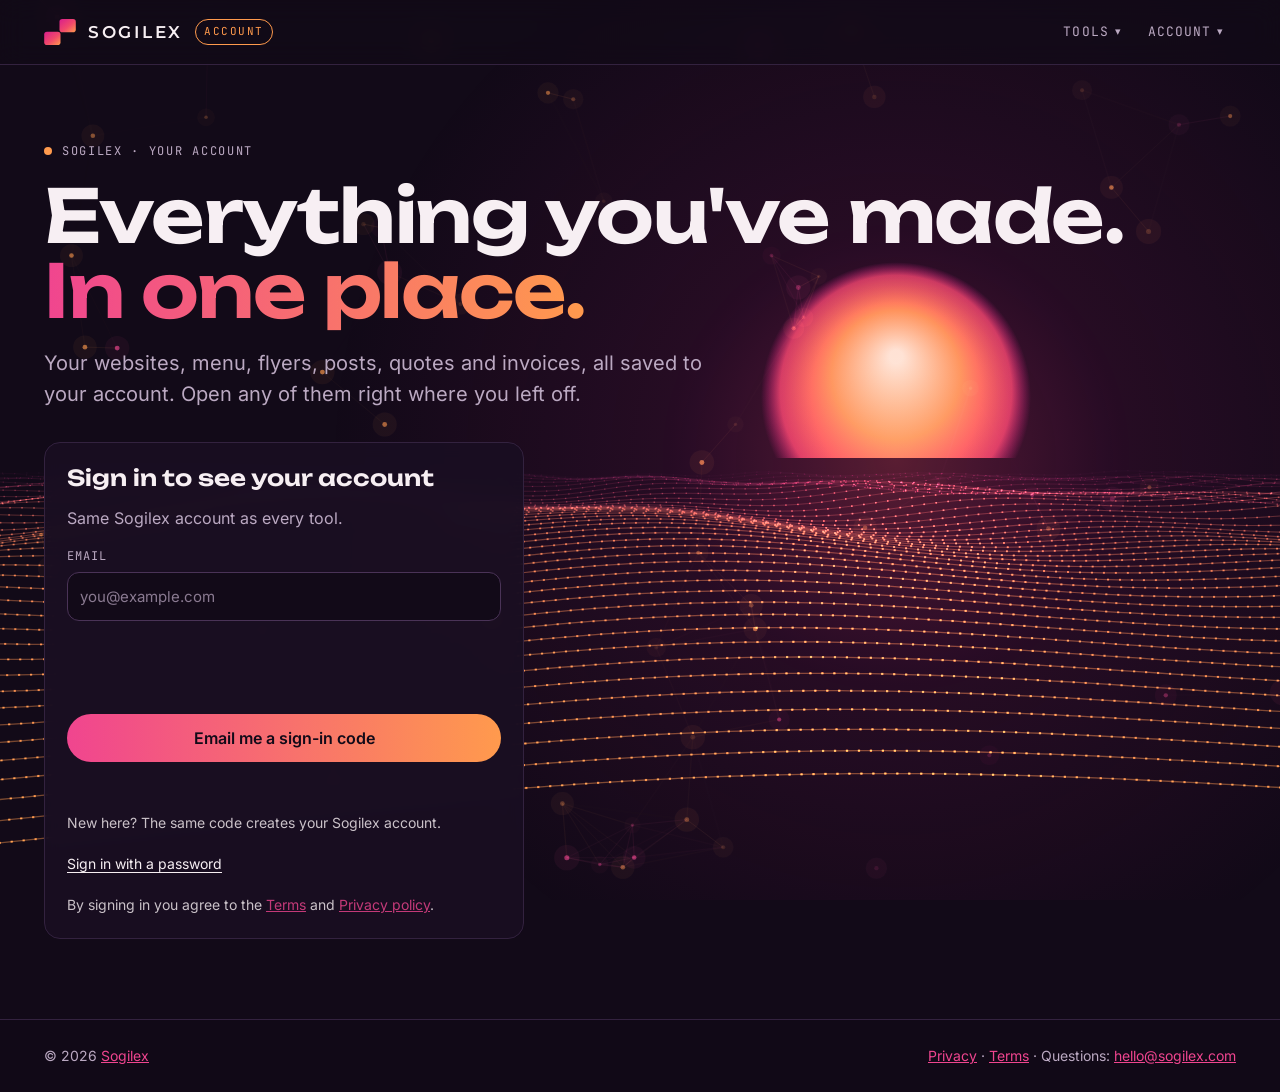
==== commit b2e8c4b5: "Menu bar: Tools and Account drop-downs (Account holds Your account, Password, Sign out) on every too" ====
--- a/account/index.html
+++ b/account/index.html
@@ -26,14 +26,24 @@
   <div class="wrap row">
     <a class="mark" href="https://sogilex.com/" aria-label="Sogilex home"><svg width="32" height="26" aria-hidden="true"><use href="#mark"/></svg><span class="wordmark">SOGILEX</span><span class="product">Account</span></a>
     <nav aria-label="Main">
-      <a href="../">Websites</a>
-      <a href="../menus/">Menus</a>
-      <a href="../flyers/">Flyers</a>
-      <a href="../posts/">Posts</a>
-      <a href="../invoices/">Invoices</a>
-      <a href="./" aria-current="page">Account</a>
-      <button class="navbtn" type="button" id="pwbtn" hidden aria-haspopup="dialog">Password</button>
-      <button class="navbtn" type="button" id="signout" hidden>Sign out</button>
+      <details class="navmenu">
+        <summary>Tools</summary>
+        <div class="navmenu-panel">
+          <a href="../">Websites</a>
+          <a href="../menus/">Menus</a>
+          <a href="../flyers/">Flyers</a>
+          <a href="../posts/">Posts</a>
+          <a href="../invoices/">Invoices</a>
+        </div>
+      </details>
+      <details class="navmenu navmenu-right">
+        <summary>Account</summary>
+        <div class="navmenu-panel">
+          <a href="../account/" aria-current="page">Your account</a>
+          <button class="navmenu-btn" type="button" id="pwbtn" hidden aria-haspopup="dialog">Password</button>
+          <button class="navmenu-btn" type="button" id="signout" hidden>Sign out</button>
+        </div>
+      </details>
     </nav>
   </div>
 </header>
@@ -76,6 +86,7 @@
 
 <script src="../assets/vendor/supabase.js"></script>
 <script src="../assets/sogilex-auth.js"></script>
+<script src="../assets/nav.js" defer></script>
 <script src="../assets/brand.js" defer></script>
 <script src="../assets/account.js" defer></script>
 <script src="../assets/scene.js" defer></script>
--- a/assets/build.css
+++ b/assets/build.css
@@ -267,3 +267,27 @@
 .photo-add:hover { background: rgba(255, 154, 77, .12); }
 .photo-on { font-size: 12px; color: var(--mute); text-align: center; }
 .photo-addall { width: 100%; min-height: 42px; margin-top: 8px; font-size: 15px; }
+
+/* ---------- menu bar drop-downs (Tools, Account) ---------- */
+.navmenu { position: relative; }
+.navmenu > summary { list-style: none; cursor: pointer; font-family: var(--mono); font-size: 13px; letter-spacing: .08em; text-transform: uppercase; color: var(--mute);
+  min-height: 44px; padding: 0 12px; display: inline-flex; align-items: center; gap: 6px; border-radius: 8px; user-select: none; }
+.navmenu > summary::-webkit-details-marker { display: none; }
+.navmenu > summary::after { content: "▾"; font-size: 11px; transition: transform .15s ease; }
+.navmenu[open] > summary::after { transform: rotate(180deg); }
+.navmenu > summary:hover, .navmenu[open] > summary { color: var(--text); background: rgba(255, 255, 255, .05); }
+.navmenu > summary:focus-visible { outline: 2px solid var(--lime); outline-offset: 2px; }
+.navmenu-panel { position: absolute; top: calc(100% + 6px); left: 0; z-index: 30; min-width: 190px; padding: 6px; display: flex; flex-direction: column;
+  background: #1A0F22; border: 1px solid var(--line); border-radius: 12px; box-shadow: 0 18px 40px rgba(0, 0, 0, .5); }
+.navmenu-right .navmenu-panel { left: auto; right: 0; }
+.navmenu-panel a, .navmenu-panel .navmenu-btn { display: flex; align-items: center; min-height: 44px; padding: 0 12px; border-radius: 8px; text-align: left;
+  font: 500 15px var(--body); letter-spacing: 0; text-transform: none; color: var(--text); text-decoration: none; background: none; border: 0; cursor: pointer; width: 100%; }
+.navmenu-panel a:hover, .navmenu-panel .navmenu-btn:hover { background: rgba(255, 255, 255, .06); }
+.navmenu-panel a[aria-current="page"] { color: var(--lime); }
+.navmenu-panel a[aria-current="page"]::after { content: "·  here"; margin-left: auto; font-family: var(--mono); font-size: 11px; color: var(--mute); }
+.navmenu-panel [hidden] { display: none; }
+@media (max-width: 640px) {
+  .navmenu > summary { padding: 0 8px; font-size: 12px; letter-spacing: .04em; }
+  /* On phones the menu bar sits on its own line at the left, so both menus open to the right. */
+  .navmenu-right .navmenu-panel { left: 0; right: auto; }
+}
--- a/assets/account.css
+++ b/assets/account.css
@@ -49,3 +49,5 @@
   .acct-row { flex-wrap: wrap; }
   .acct-row-main { flex-basis: 100%; }
 }
+.acct-delbtn { min-height: 40px; flex: none; }
+.acct-delbtn:disabled { opacity: .6; cursor: progress; }
